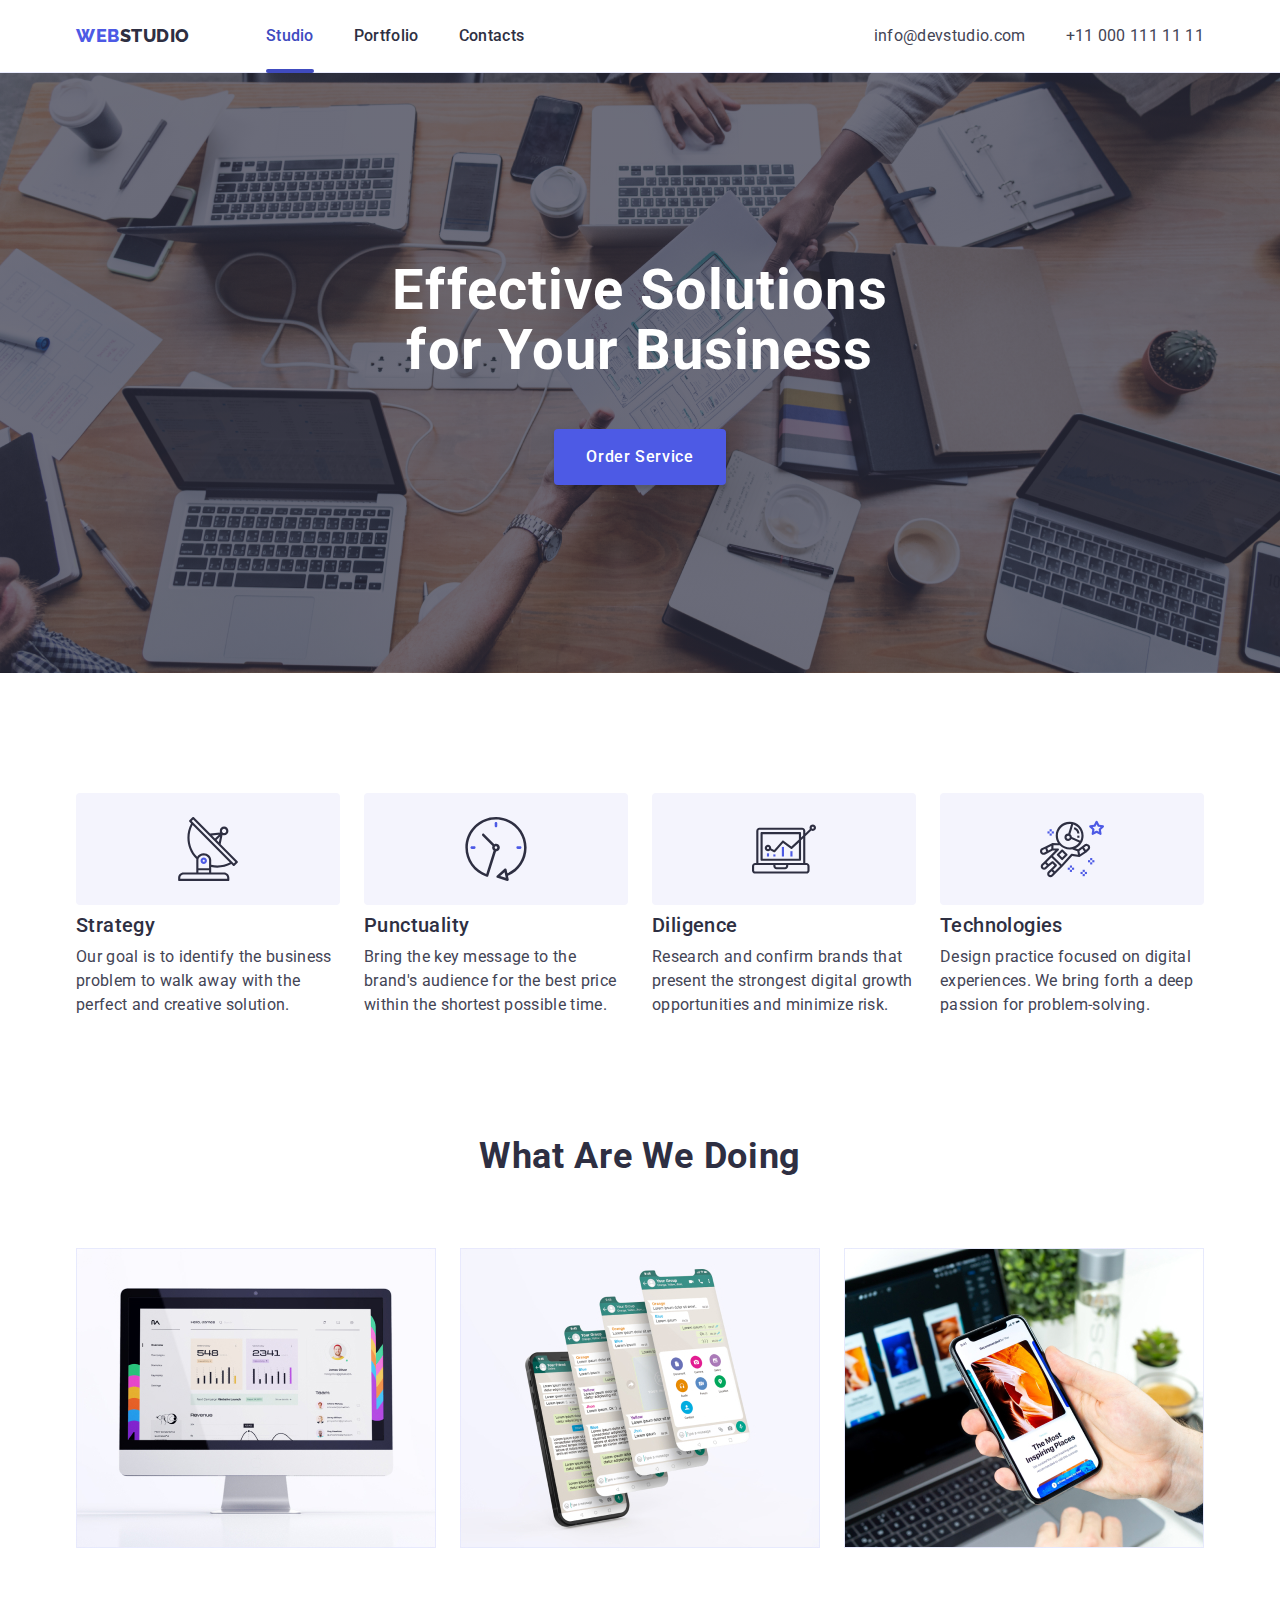
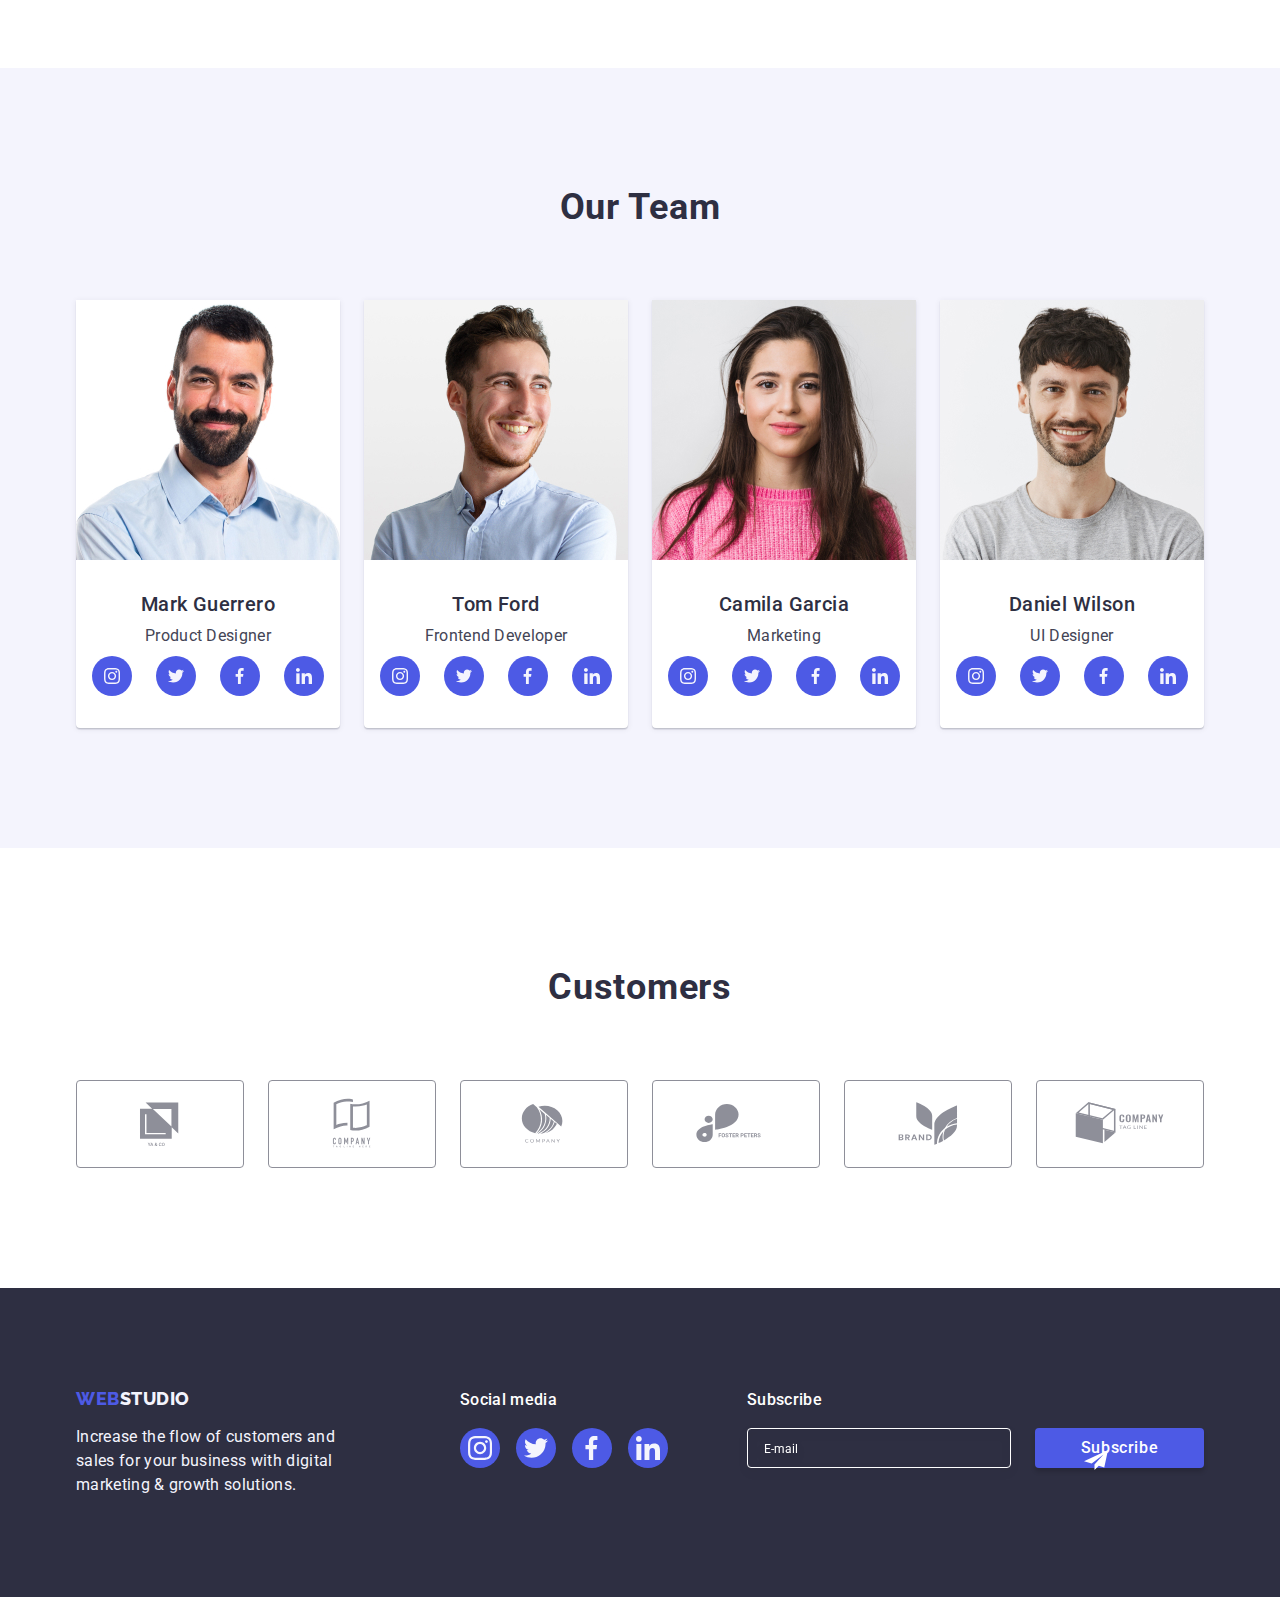
==== index.html @ 8abe7603 "html" ====
<!DOCTYPE html>
<html lang="en">
  <head>
    <meta charset="UTF-8" />
    <title>webstudio</title>
    <link rel="preconnect" href="https://fonts.googleapis.com" />
    <link rel="preconnect" href="https://fonts.gstatic.com" crossorigin />
    <link rel="preconnect" href="https://fonts.googleapis.com" />
    <link rel="preconnect" href="https://fonts.gstatic.com" crossorigin />
    <link
      href="https://fonts.googleapis.com/css2?family=Raleway:wght@800&family=Roboto:wght@400;500;700;900&display=swap"
      rel="stylesheet"
    />
    <link
      rel="stylesheet"
      href="https://cdn.jsdelivr.net/npm/modern-normalize@1.1.0/modern-normalize.min.css"
    />
    <link rel="stylesheet" href="./css/styles.css" />
  </head>
  <body>
    <!-- Header -->
    <header class="header">
      <div class="page-header-container container">
        <nav class="main-nav">
          <a class="logo-link-header link" href="./index.html"
            >Web<span class="logo-color-header">Studio</span></a
          >
          <ul class="menu list">
            <li class="menu-item">
              <a class="menu-link current link" href="./index.html">Studio</a>
            </li>
            <li class="menu-item">
              <a class="menu-link link" href="./portfolio.html">Portfolio</a>
            </li>
            <li class="menu-item">
              <a class="menu-link link" href="">Contacts</a>
            </li>
          </ul>
        </nav>

        <address class="contacts-header">
          <ul class="contacts-header-list list">
            <li class="contacts-header-item link">
              <a
                class="contacts-header-link link"
                href="mailto:info@devstudio.com"
                >info@devstudio.com</a
              >
            </li>
            <li class="contacts-header-item link">
              <a class="contacts-header-link link" href="tel:+110001111111"
                >+11 000 111 11 11</a
              >
            </li>
          </ul>
        </address>
      </div>
    </header>

    <!-- Унікальний контент сторінки -->
    <main>
      <!-- Hero -->
      <section class="hero">
        <div class="container">
          <h1 class="main-title">
            Effective Solutions <br />
            for Your Business
          </h1>
          <button class="hero-btn" type="button" data-modal-open>
            Order Service
          </button>
        </div>
      </section>

      <!-- Features -->
      <section class="features">
        <div class="container">
          <h2 class="visually-hidden">Features</h2>
          <ul class="features-list list">
            <li class="features-item">
              <div class="features-icon-wrapper">
                <svg class="features-icon" width="64" height="64">
                  <use href="./images/icons.svg#icon-antenna-1"></use>
                </svg>
              </div>
              <h3 class="project-title">Strategy</h3>
              <p class="project-text">
                Our goal is to identify the business problem to walk away with
                the perfect and creative solution.
              </p>
            </li>
            <li class="features-item">
              <div class="features-icon-wrapper">
                <svg class="features-icon" width="64" height="64">
                  <use href="./images/icons.svg#icon-clock-1"></use>
                </svg>
              </div>
              <h3 class="project-title">Punctuality</h3>
              <p class="project-text">
                Bring the key message to the brand's audience for the best price
                within the shortest possible time.
              </p>
            </li>
            <li class="features-item">
              <div class="features-icon-wrapper">
                <svg class="features-icon" width="64" height="64">
                  <use href="./images/icons.svg#icon-diagram-1"></use>
                </svg>
              </div>
              <h3 class="project-title">Diligence</h3>
              <p class="project-text">
                Research and confirm brands that present the strongest digital
                growth opportunities and minimize risk.
              </p>
            </li>
            <li class="features-item">
              <div class="features-icon-wrapper">
                <svg class="features-icon" width="64" height="64">
                  <use href="./images/icons.svg#icon-astronaut-1"></use>
                </svg>
              </div>
              <h3 class="project-title">Technologies</h3>
              <p class="project-text">
                Design practice focused on digital experiences. We bring forth a
                deep passion for problem-solving.
              </p>
            </li>
          </ul>
        </div>
      </section>

      <!-- Services -->
      <section class="services">
        <div class="container">
          <h2 class="title">What are we doing</h2>
          <ul class="services-list list">
            <li class="services-item">
              <img
                class="services-photo"
                src="./images/img71.jpg"
                alt="service1"
                width="360"
              />
            </li>
            <li class="services-item">
              <img
                class="services-photo"
                src="./images/img72.jpg"
                alt="service2"
                width="360"
              />
            </li>
            <li class="services-item">
              <img
                class="services-photo"
                src="./images/img73.jpg"
                alt="service3"
                width="360"
              />
            </li>
          </ul>
        </div>
      </section>

      <!-- Our team -->
      <section class="our-team section">
        <div class="container">
          <h2 class="title">Our Team</h2>
          <ul class="our-team-list list">
            <li class="our-team-item">
              <img
                class="our-team-photo"
                src="./images/team1.jpg"
                alt="team2"
                width="264"
              />
              <div class="our-team-card-wrapper">
                <h3 class="project-title">Mark Guerrero</h3>
                <p class="our-team-text project-text">Product Designer</p>
                <ul class="social-list list">
                  <li class="social-list-item">
                    <a class="social-list-link" href="">
                      <svg class="social-list-icon" width="16" height="16">
                        <use href="./images/icons.svg#icon-instagram"></use>
                      </svg>
                    </a>
                  </li>
                  <li class="social-list-item">
                    <a class="social-list-link" href="">
                      <svg class="social-list-icon" width="16" height="16">
                        <use href="./images/icons.svg#icon-twitter"></use>
                      </svg>
                    </a>
                  </li>
                  <li class="social-list-item">
                    <a class="social-list-link" href="">
                      <svg class="social-list-icon" width="16" height="16">
                        <use href="./images/icons.svg#icon-facebook"></use>
                      </svg>
                    </a>
                  </li>
                  <li class="social-list-item">
                    <a class="social-list-link" href="">
                      <svg class="social-list-icon" width="16" height="16">
                        <use href="./images/icons.svg#icon-linkedin"></use>
                      </svg>
                    </a>
                  </li>
                </ul>
              </div>
            </li>
            <li class="our-team-item">
              <img
                class="our-team-photo"
                src="./images/team2.jpg"
                alt="team2"
                width="264"
              />
              <div class="our-team-card-wrapper">
                <h3 class="project-title">Tom Ford</h3>
                <p class="our-team-text project-text">Frontend Developer</p>
                <ul class="social-list list">
                  <li class="social-list-item">
                    <a class="social-list-link" href="">
                      <svg class="social-list-icon" width="16" height="16">
                        <use href="./images/icons.svg#icon-instagram"></use>
                      </svg>
                    </a>
                  </li>
                  <li class="social-list-item">
                    <a class="social-list-link" href="">
                      <svg class="social-list-icon" width="16" height="16">
                        <use href="./images/icons.svg#icon-twitter"></use>
                      </svg>
                    </a>
                  </li>
                  <li class="social-list-item">
                    <a class="social-list-link" href="">
                      <svg class="social-list-icon" width="16" height="16">
                        <use href="./images/icons.svg#icon-facebook"></use>
                      </svg>
                    </a>
                  </li>
                  <li class="social-list-item">
                    <a class="social-list-link" href="">
                      <svg class="social-list-icon" width="16" height="16">
                        <use href="./images/icons.svg#icon-linkedin"></use>
                      </svg>
                    </a>
                  </li>
                </ul>
              </div>
            </li>
            <li class="our-team-item">
              <img
                class="our-team-photo"
                src="./images/team3.jpg"
                alt="team3"
                width="264"
              />
              <div class="our-team-card-wrapper">
                <h3 class="project-title">Camila Garcia</h3>
                <p class="our-team-text project-text">Marketing</p>
                <ul class="social-list list">
                  <li class="social-list-item">
                    <a class="social-list-link" href="">
                      <svg class="social-list-icon" width="16" height="16">
                        <use href="./images/icons.svg#icon-instagram"></use>
                      </svg>
                    </a>
                  </li>
                  <li class="social-list-item">
                    <a class="social-list-link" href="">
                      <svg class="social-list-icon" width="16" height="16">
                        <use href="./images/icons.svg#icon-twitter"></use>
                      </svg>
                    </a>
                  </li>
                  <li class="social-list-item">
                    <a class="social-list-link" href="">
                      <svg class="social-list-icon" width="16" height="16">
                        <use href="./images/icons.svg#icon-facebook"></use>
                      </svg>
                    </a>
                  </li>
                  <li class="social-list-item">
                    <a class="social-list-link" href="">
                      <svg class="social-list-icon" width="16" height="16">
                        <use href="./images/icons.svg#icon-linkedin"></use>
                      </svg>
                    </a>
                  </li>
                </ul>
              </div>
            </li>
            <li class="our-team-item">
              <img
                class="our-team-photo"
                src="./images/team4.jpg"
                alt="team4"
                width="264"
              />
              <div class="our-team-card-wrapper">
                <h3 class="project-title">Daniel Wilson</h3>
                <p class="our-team-text project-text">UI Designer</p>
                <ul class="social-list list">
                  <li class="social-list-item">
                    <a class="social-list-link" href="">
                      <svg class="social-list-icon" width="16" height="16">
                        <use href="./images/icons.svg#icon-instagram"></use>
                      </svg>
                    </a>
                  </li>
                  <li class="social-list-item">
                    <a class="social-list-link" href="">
                      <svg class="social-list-icon" width="16" height="16">
                        <use href="./images/icons.svg#icon-twitter"></use>
                      </svg>
                    </a>
                  </li>
                  <li class="social-list-item">
                    <a class="social-list-link" href="">
                      <svg class="social-list-icon" width="16" height="16">
                        <use href="./images/icons.svg#icon-facebook"></use>
                      </svg>
                    </a>
                  </li>
                  <li class="social-list-item">
                    <a class="social-list-link" href="">
                      <svg class="social-list-icon" width="16" height="16">
                        <use href="./images/icons.svg#icon-linkedin"></use>
                      </svg>
                    </a>
                  </li>
                </ul>
              </div>
            </li>
          </ul>
        </div>
      </section>

      <!-- Customers -->
      <section class="customers section">
        <div class="container">
          <h2 class="title">Customers</h2>
          <ul class="customers-list list">
            <li class="customers-list-item">
              <a class="customers-link" href="#">
                <svg class="customers-icon" width="104" height="56">
                  <use href="./images/icons.svg#icon-logo-1"></use>
                </svg>
              </a>
            </li>
            <li class="customers-list-item">
              <a class="customers-link" href="#">
                <svg class="customers-icon" width="104" height="56">
                  <use href="./images/icons.svg#icon-logo-2"></use>
                </svg>
              </a>
            </li>
            <li class="customers-list-item">
              <a class="customers-link" href="#">
                <svg class="customers-icon" width="104" height="56">
                  <use href="./images/icons.svg#icon-logo-3"></use>
                </svg>
              </a>
            </li>
            <li class="customers-list-item">
              <a class="customers-link" href="#">
                <svg class="customers-icon" width="104" height="56">
                  <use href="./images/icons.svg#icon-logo-4"></use>
                </svg>
              </a>
            </li>
            <li class="customers-list-item">
              <a class="customers-link" href="#">
                <svg class="customers-icon" width="104" height="56">
                  <use href="./images/icons.svg#icon-logo-5"></use>
                </svg>
              </a>
            </li>
            <li class="customers-list-item">
              <a class="customers-link" href="#">
                <svg class="customers-icon" width="104" height="56">
                  <use href="./images/icons.svg#icon-logo-6"></use>
                </svg>
              </a>
            </li>
          </ul>
        </div>
      </section>
    </main>

    <!-- Footer -->
    <footer class="footer-block">
      <div class="footer-wrapper container">
        <div class="footer-left-side">
          <a class="logo-link-footer link" href="./index.html"
            >Web<span class="logo-color-footer">Studio</span></a
          >
          <p class="footer-text">
            Increase the flow of customers and sales for your business with
            digital marketing & growth solutions.
          </p>
        </div>
        <div class="footer-right-side">
          <p class="footer-right-side-title">Social media</p>
          <ul class="social-list-footer list">
            <li class="social-list-footer-item">
              <a class="social-list-footer-link" href="">
                <svg class="social-list-footer-icon" width="24" height="24">
                  <use href="./images/icons.svg#icon-instagram"></use>
                </svg>
              </a>
            </li>
            <li class="social-list-footer-item">
              <a class="social-list-footer-link" href="">
                <svg class="social-list-footer-icon" width="24" height="24">
                  <use href="./images/icons.svg#icon-twitter"></use>
                </svg>
              </a>
            </li>
            <li class="social-list-footer-item">
              <a class="social-list-footer-link" href="">
                <svg class="social-list-footer-icon" width="24" height="24">
                  <use href="./images/icons.svg#icon-facebook"></use>
                </svg>
              </a>
            </li>
            <li class="social-list-footer-item">
              <a class="social-list-footer-link" href="">
                <svg class="social-list-footer-icon" width="24" height="24">
                  <use href="./images/icons.svg#icon-linkedin"></use>
                </svg>
              </a>
            </li>
          </ul>
        </div>
        <form class="subscribe">
          <p class="footer-right-side-title">Subscribe</p>
          <div class="subscribe-wrapper">
            <input
              class="subscribe-form-input"
              type="email"
              name="user_email"
              placeholder="E-mail"
              required
            />
            <div class="btn-subscribe-wrapper">
              <button class="btn-subscribe" type="submit">Subscribe</button>
              <svg class="subscribe-send-icon" width="24" height="24">
                <use href="./images/icons.svg#icon-send"></use>
              </svg>
            </div>
          </div>
        </form>
      </div>
    </footer>
    <div class="backdrop is-hidden" data-modal>
      <div class="modal">
        <button type="button" class="modal-close-btn" data-modal-close>
          <svg class="modal-close-icon" width="8" height="8">
            <use href="./images/icons.svg#icon-close"></use>
          </svg>
        </button>
        <p class="modal-contact-title">
          Leave your contacts and we will call you back
        </p>
        <form class="modal-contact-form">
          <label class="modal-contact-form-field-wrapper">
            <span class="modal-contact-form-desc">Name</span>
            <div class="modal-contact-form-input-wrapper">
              <input
                class="modal-contact-form-input"
                type="text"
                name="user_name"
                required
                pattern="[a-zA-Za-яА-ЯіІїЇєЄ']+"
              />
              <svg class="modal-contact-form-icon" width="18" height="24">
                <use href="./images/icons.svg#icon-person-black"></use>
              </svg>
            </div>
          </label>
          <label class="modal-contact-form-field-wrapper">
            <span class="modal-contact-form-desc">Phone</span>
            <div class="modal-contact-form-input-wrapper">
              <input
                class="modal-contact-form-input"
                type="tel"
                name="user_phone"
                required
                pattern="[0-9]{3}-[0-9]{3}-[0-9]{2}-[0-9]{2}"
                title="xxx-xxx-xx-xx"
              />
              <svg class="modal-contact-form-icon" width="18" height="24">
                <use href="./images/icons.svg#icon-phone-black"></use>
              </svg>
            </div>
          </label>
          <label class="modal-contact-form-field-wrapper">
            <span class="modal-contact-form-desc">Email</span>
            <div class="modal-contact-form-input-wrapper">
              <input
                class="modal-contact-form-input"
                type="email"
                name="user_email"
                required
              />
              <svg class="modal-contact-form-icon" width="18" height="24">
                <use href="./images/icons.svg#icon-email-black"></use>
              </svg>
            </div>
          </label>
          <label class="modal-contact-form-field-comment-wrapper"
            ><span class="modal-contact-form-desc">Comment</span>
            <textarea
              class="contact-form-comment"
              name="user_comment"
              placeholder="Text input"
            ></textarea>
          </label>
          <label class="contact-form-checkbox-wrapper policy">
            <input
              class="contact-form-checkbox"
              type="checkbox"
              name="ser_policy"
              required
            />
            <svg class="contact-form-own-checkbox" width="16" height="16">
              <use
                class="contact-form-check-icon"
                href="./images/icons.svg#icon-check"
              ></use>
            </svg>
            <span class="modal-contact-form-policy"
              >I accept the terms and conditions of the
              <a class="privacy-policy" href="#">Privacy Policy</a>
            </span>
          </label>
          <button type="submit" class="modal-contact-form-submit">Send</button>
        </form>
      </div>
    </div>
    <script src="./js/modal.js"></script>
  </body>
</html>
---- css/styles.css ----
:root {
  --primary-font: 'Roboto', sans-serif;
  --secondary-font: 'Raleway', sans-serif;
  --primary-text-color: #2e2f42;
  --secondary-text-color: #434455;
  --text-color-hover: #4d5ae5;
  --accent-color: #404bbf;
  --btn-border-color: #e7e9fc;
  --background-color: #ffffff;
  --background-btn-filters: #f4f4fd;
}

h1,
h2,
h3,
h4,
h5,
h6,
p {
  margin-top: 0;
  margin-bottom: 0;
}

ul,
ol {
  margin-top: 0;
  margin-bottom: 0;
  padding-left: 0;
}

img {
  display: block;
}

button {
  cursor: pointer;
}

.list {
  list-style: none;
}
.link {
  text-decoration: none;
}
body {
  font-family: var(--primary-font);
  color: #434455;
  background-color: var(--background-color);
}

/*=================Components========================*/

.container {
  padding: 0 15px;
  width: 1158px;
  margin: 0 auto;
}

.section {
  padding-top: 120px;
  padding-bottom: 120px;
}

.project-title {
  font-weight: 500;
  font-size: 20px;
  line-height: 1.2;
  letter-spacing: 0.02em;
  color: var(--primary-text-color);
  margin-bottom: 8px;
}

.project-text {
  font-size: 16px;
  line-height: 1.5;
  letter-spacing: 0.02em;
  color: var(--secondary-text-color);
}

.title {
  margin-bottom: 72px;
  font-weight: 700;
  font-size: 36px;
  line-height: 1.1;
  margin-left: auto;
  margin-right: auto;
  text-align: center;
  letter-spacing: 0.02em;
  text-transform: capitalize;
  color: var(--primary-text-color);
}

.visually-hidden {
  position: absolute;
  white-space: nowrap;
  width: 1px;
  height: 1px;
  overflow: hidden;
  border: 0;
  padding: 0;
  clip: rect(0 0 0 0);
  clip-path: inset(50%);
  margin: -1px;
}

/*=================Components========================*/

/*=================Header============================*/

.header {
  border-bottom: 1px solid #e7e9fc;
  box-shadow: 0px 2px 1px rgba(46, 47, 66, 0.08),
    0px 1px 1px rgba(46, 47, 66, 0.16), 0px 1px 6px rgba(46, 47, 66, 0.08);
}

.page-header-container {
  display: flex;
  align-items: center;
  justify-content: space-between;
}

.main-nav {
  display: flex;
  align-items: center;
}

.menu {
  display: flex;
  align-items: center;
}

.menu-item:not(:last-child) {
  margin-right: 40px;
}

.contacts-header-list {
  gap: 40px;
  display: flex;
  align-items: center;
}

.logo-link-header {
  padding: 24px 0;
  margin-right: 76px;
  font-family: var(--secondary-font);
  font-weight: 800;
  font-size: 18px;
  line-height: 1.17;
  display: block;
  align-items: center;
  letter-spacing: 0.03em;
  text-transform: uppercase;
  text-decoration: none;
  color: var(--text-color-hover);
}

.logo-color-header {
  color: var(--primary-text-color);
}

.menu-link {
  position: relative;
  font-weight: 500;
  font-size: 16px;
  line-height: 1.5;
  letter-spacing: 0.02em;
  color: var(--primary-text-color);
  display: block;
  padding: 24px 0;
  transition: color 250ms cubic-bezier(0.4, 0, 0.2, 1);
}

.current {
  color: #404bbf;
}

.current::after {
  content: '';
  position: absolute;
  left: 0;
  bottom: -1px;
  height: 4px;
  background-color: #404bbf;
  border-radius: 2px;
  width: 100%;
}

.menu-link:hover,
.menu-link:focus {
  color: var(--accent-color);
}

.contacts-header {
  font-style: normal;
}

.contacts-header:not(:last-child) {
  margin-right: 24px;
}

.contacts-header-link {
  text-decoration: none;
  font-weight: 400;
  font-size: 16px;
  line-height: 1.5;
  letter-spacing: 0.02em;
  color: #434455;
  display: block;
  padding: 24px 0;
  transition: color 250ms cubic-bezier(0.4, 0, 0.2, 1);
}

.contacts-header-link:hover,
.contacts-header-link:focus {
  color: var(--accent-color);
}

/*=================Header============================*/

/*=================Hero============================*/

.main-title {
  font-weight: 700;
  font-size: 56px;
  line-height: 1.07;
  max-width: 496px;
  margin-left: auto;
  margin-right: auto;
  margin-bottom: 48px;
  text-align: center;
  letter-spacing: 0.02em;
  color: #ffffff;
}

.hero {
  max-width: 1440px;
  background-repeat: no-repeat;
  background-position: center;
  background-image: linear-gradient(
      rgba(46, 47, 66, 0.7),
      rgba(46, 47, 66, 0.7)
    ),
    url('../images/bg-hero.jpg');
  background-size: cover;
  background-color: #2e2f42;
  padding-top: 188px;
  padding-bottom: 188px;
  margin-left: auto;
  margin-right: auto;
}

.hero-btn {
  font-family: var(--primary-font);
  font-weight: 500;
  font-size: 16px;
  line-height: 1.5;
  letter-spacing: 0.04em;
  background: #4d5ae5;
  color: #ffffff;
  display: block;
  margin: 48px auto 0 auto;
  text-align: center;
  border-radius: 4px;
  padding: 16px 32px;
  min-width: 169px;
  border: none;
  box-shadow: 0px 4px 4px rgba(0, 0, 0, 0.15);
  transition: background-color 250ms cubic-bezier(0.4, 0, 0.2, 1);
}

.hero-btn:hover,
.hero-btn:focus {
  background: var(--accent-color);
  color: #ffffff;
}

/*=================Hero============================*/

/*=================Features========================*/

.features-icon-wrapper {
  display: flex;
  align-items: center;
  justify-content: center;
  margin-bottom: 8px;
  height: 112px;
  background: #f4f4fd;
  border-radius: 4px;
}

.features {
  padding: 120px 0;
}

.features-list {
  gap: 24px;
  display: flex;
  align-items: top;
}

.features-item {
  width: calc((100% - 72px) / 4);
}

/*=================Features========================*/

/*=================Services========================*/

.services-list {
  gap: 24px;
  display: flex;
  align-items: center;
}

.services-item {
  width: calc((100% - 48px) / 3);
}

.services {
  padding-bottom: 120px;
}

/*=================Services========================*/

/*=================Our team =======================*/

.our-team-text {
  margin-bottom: 8px;
}

.social-list-icon {
  fill: #f4f4fd;
}

.social-list-link {
  width: 100%;
  height: 100%;
  background-color: #4d5ae5;
  border-radius: 50%;
  display: flex;
  align-items: center;
  justify-content: center;
  transition: background-color 250ms cubic-bezier(0.4, 0, 0.2, 1);
}

.social-list-link:hover,
.social-list-link:focus {
  background-color: #404bbf;
}

.social-list-item {
  width: 40px;
  height: 40px;
}

.social-list {
  gap: 24px;
  display: flex;
  justify-content: center;
}

.our-team-list {
  display: flex;
  align-items: center;
  flex-wrap: wrap;
  gap: 24px;
}

.our-team {
  background-color: #f4f4fd;
}

.our-team-item {
  flex-basis: calc((100% - 72px) / 4);
  box-shadow: 0px 1px 6px rgba(46, 47, 66, 0.08),
    0px 1px 1px rgba(46, 47, 66, 0.16), 0px 2px 1px rgba(46, 47, 66, 0.08);
  border-radius: 0px 0px 4px 4px;
  background-color: #ffffff;
}

.our-team-card-wrapper {
  text-align: center;
  padding: 32px 0;
}

/*=================Our team========================*/

/*================= Customers ========================*/

.customers-icon {
  fill: currentColor;
}

.customers-icon:hover,
.customers-icon:focus {
  fill: #404bbf;
}

.customers-list {
  display: flex;
  gap: 24px;
}

.customers-list-item {
  width: calc((100% - 120px) / 6);
  background-color: #ffffff;
  height: 88px;
}

.customers-link {
  display: flex;
  align-items: center;
  justify-content: center;
  color: #8e8f99;
  border: 1px solid #8e8f99;
  border-radius: 4px;
  width: 100%;
  height: 100%;
  transition: border-color 250ms cubic-bezier(0.4, 0, 0.2, 1),
    color 250ms cubic-bezier(0.4, 0, 0.2, 1);
}

.customers-link:hover,
.customers-link:focus {
  border-color: #404bbf;
  color: #404bbf;
}

/*================= Customers ========================*/

/*=================Filters=========================*/

.filters-list {
  gap: 24px;
  display: flex;
  margin-bottom: 72px;
  align-items: center;
  justify-content: center;
}

.modal-btn {
  border: 1px solid var(--btn-border-color);
  border-radius: 4px;
  padding: 12px 24px;
  font-family: var(--primary-font);
  font-weight: 500;
  font-size: 16px;
  line-height: 1.5;
  display: flex;
  align-items: center;
  text-align: center;
  cursor: pointer;
  letter-spacing: 0.04em;
  color: var(--text-color-hover);
  background-color: var(--background-btn-filters);
  transition: color 250ms cubic-bezier(0.4, 0, 0.2, 1),
    background-color 250ms cubic-bezier(0.4, 0, 0.2, 1),
    border-color 250ms cubic-bezier(0.4, 0, 0.2, 1),
    box-shadow 250ms cubic-bezier(0.4, 0, 0.2, 1);
}

.modal-btn:hover,
.modal-btn:focus {
  border: 1px solid transparent;
  background: var(--accent-color);
  box-shadow: 0px 3px 1px rgba(0, 0, 0, 0.1), 0px 2px 1px rgba(0, 0, 0, 0.08),
    0px 2px 2px rgba(0, 0, 0, 0.12);
  border-radius: 4px;
  color: #ffffff;
}

/*=================Filters==========================*/

/*=================Portfolio list===================*/

.portfolio-link {
  display: block;
  transition: box-shadow 250ms cubic-bezier(0.4, 0, 0.2, 1);
}

.portfolio-link:hover,
.portfolio-link:focus {
  box-shadow: 0px 1px 6px rgba(46, 47, 66, 0.08),
    0px 1px 1px rgba(46, 47, 66, 0.16), 0px 2px 1px rgba(46, 47, 66, 0.08);
  transform: translateY(0%);
}

.portfolio {
  padding: 96px 0 120px;
}

.portfolio-list {
  column-gap: 24px;
  row-gap: 48px;
  display: flex;
  align-items: center;
  flex-wrap: wrap;
}

.portfolio-item {
  width: calc((100% - 48px) / 3);
}

.portfolio-card-wrapper {
  padding: 32px 16px;
  border-bottom: 1px solid var(--btn-border-color);
  border-left: 1px solid var(--btn-border-color);
  border-right: 1px solid var(--btn-border-color);
  border-top: none;
}

/*=================Portfolio list===================*/

/*=================Footer============================*/

.social-list-footer-icon {
  fill: #f4f4fd;
}

.social-list-footer {
  display: flex;
  justify-content: center;
  gap: 16px;
}

.social-list-footer-item {
  width: 40px;
  height: 40px;
}

.social-list-footer-link {
  width: 100%;
  height: 100%;
  border-radius: 50%;
  background-color: #4d5ae5;
  display: flex;
  align-items: center;
  justify-content: center;
  transition: background-color 250ms cubic-bezier(0.4, 0, 0.2, 1);
}

.social-list-footer-link:hover,
.social-list-footer-link:focus {
  background-color: #31d0aa;
}

.footer-right-side-title {
  font-family: var(--primary-font);
  font-weight: 500;
  font-size: 16px;
  line-height: 1.5;
  letter-spacing: 0.02em;
  color: #ffffff;
  margin-bottom: 16px;
}

.footer-left-side {
  margin-right: 120px;
}

.footer-wrapper {
  display: flex;
  align-items: baseline;
}

.logo-link-footer {
  display: inline-block;
  margin-bottom: 16px;
  font-family: var(--secondary-font);
  font-weight: 800;
  font-size: 18px;
  line-height: 1.17;
  letter-spacing: 0.03em;
  text-transform: uppercase;
  text-decoration: none;
  color: var(--text-color-hover);
}

.logo-color-footer {
  color: #f4f4fd;
}

.footer-text {
  font-size: 16px;
  line-height: 1.5;
  letter-spacing: 0.02em;
  color: #f4f4fd;
  width: 264px;
}

.footer-block {
  padding: 100px 0 100px 0;
  background: #2e2f42;
}

/*================ Footer =======================*/

/*================ Animation Portfolio ==========*/

.overlay-wrapper {
  position: relative;
  overflow: hidden;
}

.overlay {
  transform: translate(0, 100%);
  position: absolute;
  top: 0;
  left: 0;
  width: 100%;
  height: 100%;
  /* overflow-y: scroll; */
  background-color: #4d5ae5;
  font-weight: 400;
  font-size: 16px;
  line-height: 1.5;
  letter-spacing: 0.02em;
  color: #f4f4fd;
  padding-top: 40px;
  padding-left: 32px;
  padding-right: 32px;
  padding-bottom: 40px;
  transition: transform 250ms cubic-bezier(0.4, 0, 0.2, 1);
}

.portfolio-link:hover .overlay,
.portfolio-link:focus .overlay {
  transform: translateY(0%);
}

/*================ Animation Portfolio ==========*/

/*================ Modal window =================*/

.backdrop {
  position: fixed;
  top: 0;
  left: 0;
  width: 100%;
  height: 100%;
  z-index: 100;
  background: rgba(46, 47, 66, 0.4);
  transition: opacity 250ms cubic-bezier(0.4, 0, 0.2, 1),
    visibility 250ms cubic-bezier(0.4, 0, 0.2, 1);
}

.backdrop.is-hidden {
  visibility: hidden;
  opacity: 0;
  pointer-events: none;
}

.modal {
  padding: 72px 24px 24px 24px;
  position: absolute;
  top: 50%;
  left: 50%;
  transform: translate(-50%, -50%);
  width: 408px;
  min-height: 576px;
  height: 584px;
  background-color: #fcfcfc;
  box-shadow: 0px 1px 1px rgba(0, 0, 0, 0.14), 0px 1px 3px rgba(0, 0, 0, 0.12),
    0px 2px 1px rgba(0, 0, 0, 0.2);
  border-radius: 4px;
  transition: transform 250ms cubic-bezier(0.4, 0, 0.2, 1);
}

.modal-close-btn {
  position: absolute;
  top: 24px;
  right: 24px;
  display: flex;
  justify-content: center;
  align-items: center;
  width: 24px;
  height: 24px;
  border-radius: 50%;
  background-color: #e7e9fc;
  border: 1px solid rgba(0, 0, 0, 0.1);
  padding: 0;
  transition: background-color 250ms cubic-bezier(0.4, 0, 0.2, 1),
    border 250ms cubic-bezier(0.4, 0, 0.2, 1);
}

.modal-close-icon {
  transition: fill 250ms cubic-bezier(0.4, 0, 0.2, 1);
}
.modal-close-btn:hover,
.modal-close-btn:focus {
  background-color: #404bbf;
  border: none;
}

.modal-close-btn:hover .modal-close-icon,
.modal-close-btn:focus .modal-close-icon {
  fill: #ffffff;
}

/*================ Modal window =================*/

/*================ Modal field ==================*/

.modal-contact-title {
  margin-bottom: 16px;
  font-weight: 500;
  font-size: 16px;
  line-height: 1.5;
  text-align: center;
  letter-spacing: 0.02em;
  color: var(--primary-text-color);
}

.modal-contact-form-field-wrapper {
  display: block;
  margin-bottom: 8px;
}

.modal-contact-form-input {
  width: 100%;
  height: 40px;
  padding-left: 38px;
  border: 1px solid rgba(46, 47, 66, 0.4);
  border-radius: 4px;
}

.modal-contact-form-input:focus {
  outline: none;
  border: 1px solid var(--text-color-hover);
  transition: border 250ms cubic-bezier(0.4, 0, 0.2, 1);
}

.modal-contact-form-field-comment-wrapper {
  display: block;
  margin-bottom: 16px;
}

.contact-form-comment {
  width: 100%;
  height: 120px;
  resize: none;
  border: 1px solid rgba(46, 47, 66, 0.4);
  border-radius: 4px;
  padding: 8px 16px;
  transition: border 250ms cubic-bezier(0.4, 0, 0.2, 1);
}

.contact-form-comment::placeholder {
  font-family: var(--primary-font);
  font-size: 12px;
  line-height: 1.17;
  letter-spacing: 0.04em;
  color: rgba(46, 47, 66, 0.4);
}

.contact-form-comment:focus {
  outline: none;
  border: 1px solid var(--text-color-hover);
  border-radius: 4px;
}

.modal-contact-form-desc {
  display: block;
  margin-bottom: 4px;
  font-family: var(--primary-font);
  font-size: 12px;
  line-height: 1.17;
  letter-spacing: 0.01em;
  color: #8e8f99;
}

.contact-form-checkbox-wrapper {
  margin-bottom: 24px;
}

.modal-contact-form-policy {
  font-family: var(--primary-font);
  font-size: 12px;
  line-height: 1.17;
  letter-spacing: 0.01em;
  color: #8e8f99;
  margin-left: 8px;
  cursor: pointer;
}

.policy {
  display: flex;
  align-items: center;
}

.privacy-policy {
  font-family: var(--primary-font);
  font-size: 12px;
  line-height: 1.17;
  letter-spacing: 0.01em;
  text-decoration-line: underline;
  color: var(--text-color-hover);
}

.modal-contact-form-submit {
  font-family: var(--primary-font);
  font-weight: 500;
  font-size: 16px;
  line-height: 1.5;
  letter-spacing: 0.04em;
  background: #4d5ae5;
  color: #ffffff;
  display: block;
  text-align: center;
  margin-left: auto;
  margin-right: auto;
  margin-bottom: 24px;
  border-radius: 4px;
  padding: 16px 32px;
  min-width: 169px;
  border: none;
  box-shadow: 0px 4px 4px rgba(0, 0, 0, 0.15);
  transition: background-color 250ms cubic-bezier(0.4, 0, 0.2, 1);
}

.modal-contact-form-submit:hover,
.modal-contact-form-submit:focus {
  background: var(--accent-color);
  color: #ffffff;
}

.modal-contact-form-input-wrapper {
  position: relative;
  display: block;
}

.modal-contact-form-icon {
  top: 50%;
  transform: translateY(-50%);
  left: 16px;
  position: absolute;
  display: block;
  fill: var(--primary-text-color);
  transition: fill 250ms cubic-bezier(0.4, 0, 0.2, 1);
}

.modal-contact-form-input:focus + .modal-contact-form-icon {
  fill: var(--text-color-hover);
}

.contact-form-own-checkbox {
  border: 1px solid rgba(46, 47, 66, 0.4);
  border-radius: 2px;
  cursor: pointer;
}

/* .contact-form-check-icon {
  opacity: 0;
} */

.contact-form-checkbox:checked + .contact-form-own-checkbox {
  padding: 4px 3px;
  border-radius: 2px;
  background: #404bbf;
  border: 1px solid #404bbf;

  transition: background-color 250ms cubic-bezier(0.4, 0, 0.2, 1),
    border 250ms cubic-bezier(0.4, 0, 0.2, 1);
}

.contact-form-checkbox {
  appearance: none;
  position: absolute;
}

/*================ Modal field ==================*/

/*================ Subscribe ====================*/

.subscribe {
  margin-left: auto;
}

.subscribe-wrapper {
  display: flex;
  align-items: center;
  gap: 24px;
}

.subscribe-form-input {
  width: 264px;
  height: 40px;
  border: 1px solid #ffffff;
  filter: drop-shadow(0px 4px 4px rgba(0, 0, 0, 0.15));
  border-radius: 4px;
  padding-left: 16px;
  background: none;
  outline: none;
}

.subscribe-form-input::placeholder {
  font-family: var(--primary-font);
  font-size: 12px;
  line-height: 2;
  color: #ffffff;
}

.btn-subscribe {
  font-family: var(--primary-font);
  font-weight: 500;
  font-size: 16px;
  line-height: 1.5;
  letter-spacing: 0.04em;
  background: #4d5ae5;
  color: #ffffff;
  display: block;
  text-align: center;
  border-radius: 4px;
  padding: 8px 24px;
  min-width: 169px;
  border: none;
  box-shadow: 0px 4px 4px rgba(0, 0, 0, 0.15);
  transition: background-color 250ms cubic-bezier(0.4, 0, 0.2, 1);
}

.btn-subscribe:hover,
.btn-subscribe:focus {
  background: var(--accent-color);
  color: #ffffff;
}

.btn-subscribe-wrapper {
  position: relative;
}

.subscribe-send-icon {
  top: 50%;
  right: 50%;
  transform: translateX(-50%);
  display: block;
  position: absolute;
}

/*================ Subscribe ====================*/
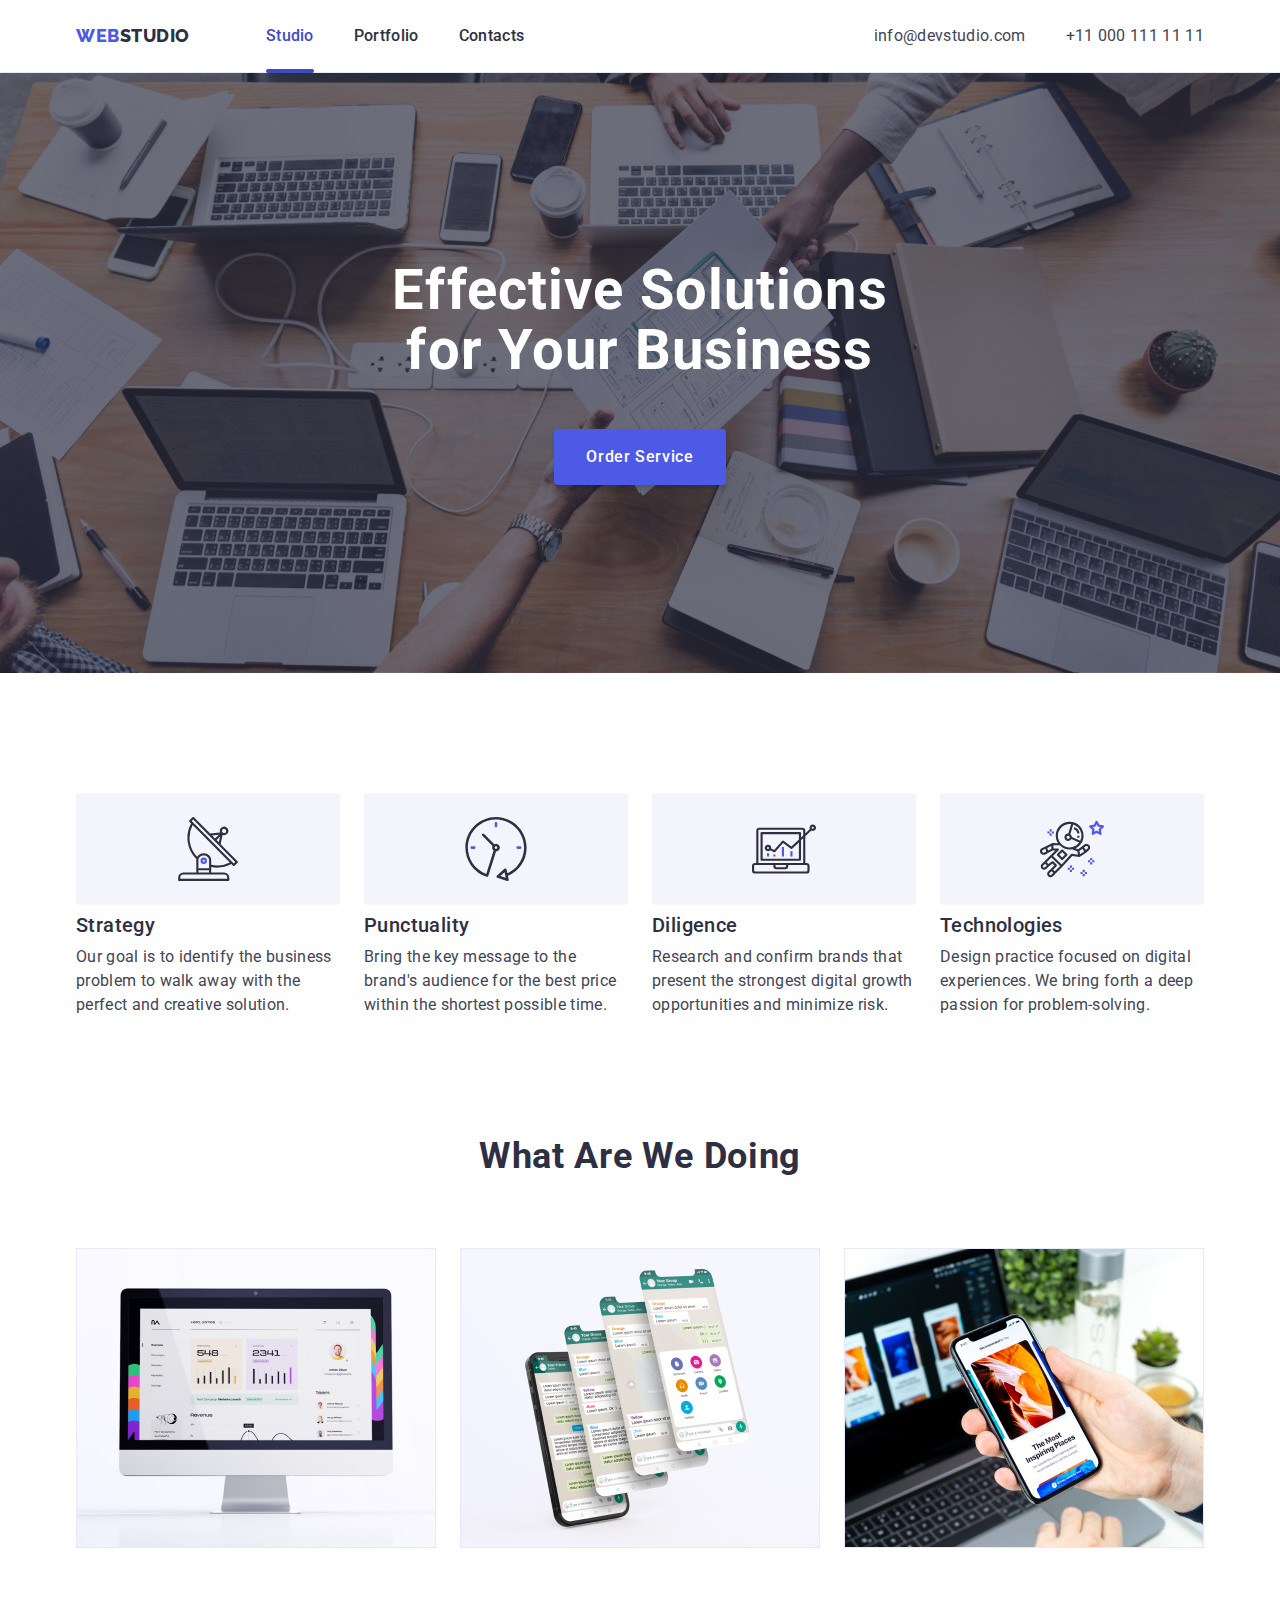
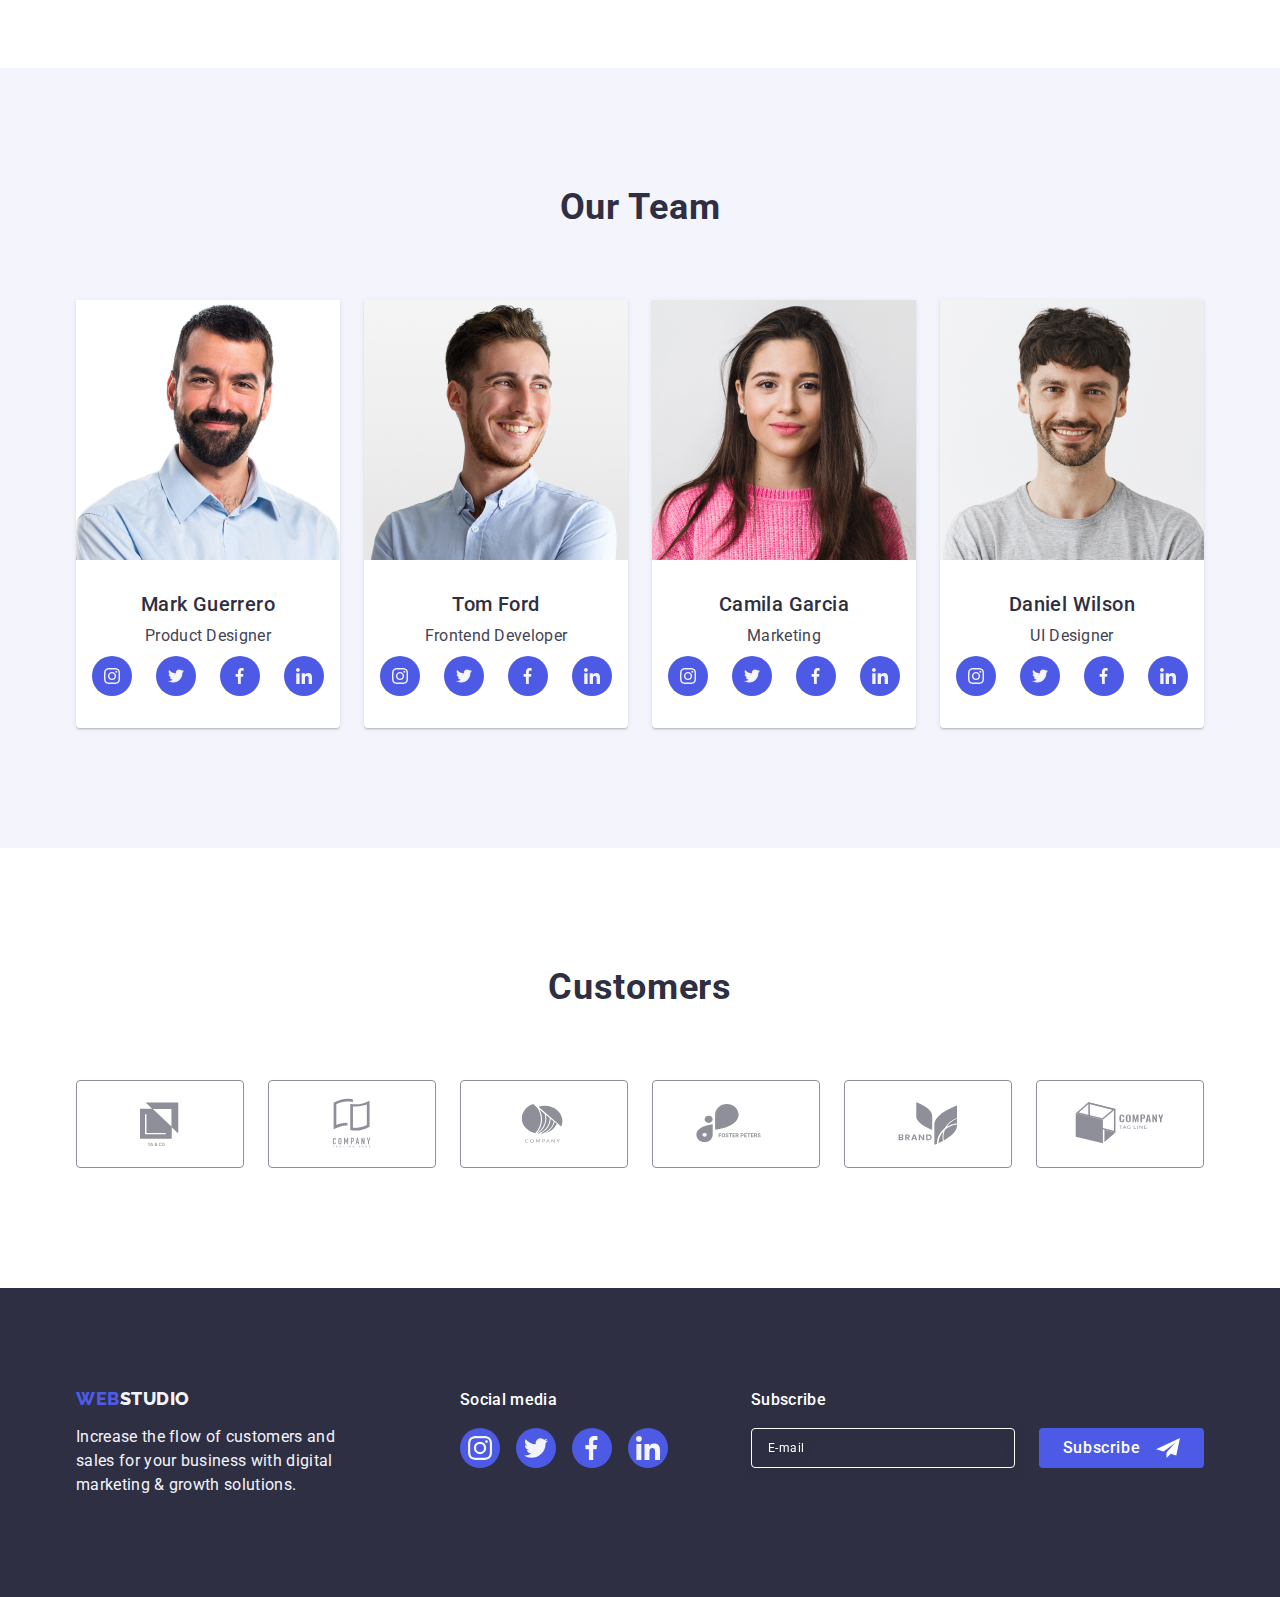
==== commit 24984483: "footer" ====
--- a/index.html
+++ b/index.html
@@ -436,24 +436,26 @@
             </li>
           </ul>
         </div>
-        <form class="subscribe">
-          <p class="footer-right-side-title">Subscribe</p>
-          <div class="subscribe-wrapper">
-            <input
-              class="subscribe-form-input"
-              type="email"
-              name="user_email"
-              placeholder="E-mail"
-              required
-            />
-            <div class="btn-subscribe-wrapper">
-              <button class="btn-subscribe" type="submit">Subscribe</button>
+        <div class="subscribe-container">
+          <p class="subscribe-form-title">Subscribe</p>
+          <form class="subscribe-wrapper">
+            <label class="subscribe-form">
+              <input
+                class="subscribe-form-input"
+                type="email"
+                name="user_email"
+                placeholder="E-mail"
+                required
+              />
+            </label>
+            <button class="btn-subscribe" type="submit">
+              Subscribe
               <svg class="subscribe-send-icon" width="24" height="24">
                 <use href="./images/icons.svg#icon-send"></use>
               </svg>
-            </div>
-          </div>
-        </form>
+            </button>
+          </form>
+        </div>
       </div>
     </footer>
     <div class="backdrop is-hidden" data-modal>
@@ -469,7 +471,7 @@
         <form class="modal-contact-form">
           <label class="modal-contact-form-field-wrapper">
             <span class="modal-contact-form-desc">Name</span>
-            <div class="modal-contact-form-input-wrapper">
+            <span class="modal-contact-form-input-wrapper">
               <input
                 class="modal-contact-form-input"
                 type="text"
@@ -480,11 +482,11 @@
               <svg class="modal-contact-form-icon" width="18" height="24">
                 <use href="./images/icons.svg#icon-person-black"></use>
               </svg>
-            </div>
+            </span>
           </label>
           <label class="modal-contact-form-field-wrapper">
             <span class="modal-contact-form-desc">Phone</span>
-            <div class="modal-contact-form-input-wrapper">
+            <span class="modal-contact-form-input-wrapper">
               <input
                 class="modal-contact-form-input"
                 type="tel"
@@ -496,11 +498,11 @@
               <svg class="modal-contact-form-icon" width="18" height="24">
                 <use href="./images/icons.svg#icon-phone-black"></use>
               </svg>
-            </div>
+            </span>
           </label>
           <label class="modal-contact-form-field-wrapper">
             <span class="modal-contact-form-desc">Email</span>
-            <div class="modal-contact-form-input-wrapper">
+            <span class="modal-contact-form-input-wrapper">
               <input
                 class="modal-contact-form-input"
                 type="email"
@@ -510,7 +512,7 @@
               <svg class="modal-contact-form-icon" width="18" height="24">
                 <use href="./images/icons.svg#icon-email-black"></use>
               </svg>
-            </div>
+            </span>
           </label>
           <label class="modal-contact-form-field-comment-wrapper"
             ><span class="modal-contact-form-desc">Comment</span>
--- a/css/styles.css
+++ b/css/styles.css
@@ -872,50 +872,63 @@
 
 /*================ Subscribe ====================*/
 
-.subscribe {
+.subscribe-container {
   margin-left: auto;
 }
 
 .subscribe-wrapper {
   display: flex;
-  align-items: center;
-  gap: 24px;
+}
+
+.subscribe-form {
+  margin-right: 24px;
+}
+
+.subscribe-form-title {
+  margin-bottom: 16px;
+  font-family: var(--primary-font);
+  font-weight: 500;
+  font-size: 16px;
+  line-height: 1.5;
+  letter-spacing: 0.02em;
+  color: #ffffff;
 }
 
 .subscribe-form-input {
   width: 264px;
   height: 40px;
   border: 1px solid #ffffff;
+  background-color: transparent;
+  font-size: 12px;
+  line-height: 1.5;
+  letter-spacing: 0.04em;
+  padding-left: 16px;
   filter: drop-shadow(0px 4px 4px rgba(0, 0, 0, 0.15));
   border-radius: 4px;
-  padding-left: 16px;
-  background: none;
+  color: #ffffff;
   outline: none;
 }
 
 .subscribe-form-input::placeholder {
-  font-family: var(--primary-font);
-  font-size: 12px;
-  line-height: 2;
   color: #ffffff;
 }
 
 .btn-subscribe {
+  min-width: 165px;
+  height: 40px;
+  display: flex;
+  justify-content: center;
+  align-items: center;
   font-family: var(--primary-font);
   font-weight: 500;
   font-size: 16px;
   line-height: 1.5;
   letter-spacing: 0.04em;
-  background: #4d5ae5;
-  color: #ffffff;
-  display: block;
-  text-align: center;
-  border-radius: 4px;
-  padding: 8px 24px;
-  min-width: 169px;
+  color: #ffffff;
+  cursor: pointer;
+  background-color: var(--text-color-hover);
   border: none;
-  box-shadow: 0px 4px 4px rgba(0, 0, 0, 0.15);
-  transition: background-color 250ms cubic-bezier(0.4, 0, 0.2, 1);
+  border-radius: 4px;
 }
 
 .btn-subscribe:hover,
@@ -924,16 +937,8 @@
   color: #ffffff;
 }
 
-.btn-subscribe-wrapper {
-  position: relative;
-}
-
 .subscribe-send-icon {
-  top: 50%;
-  right: 50%;
-  transform: translateX(-50%);
-  display: block;
-  position: absolute;
+  margin-left: 16px;
 }
 
 /*================ Subscribe ====================*/
